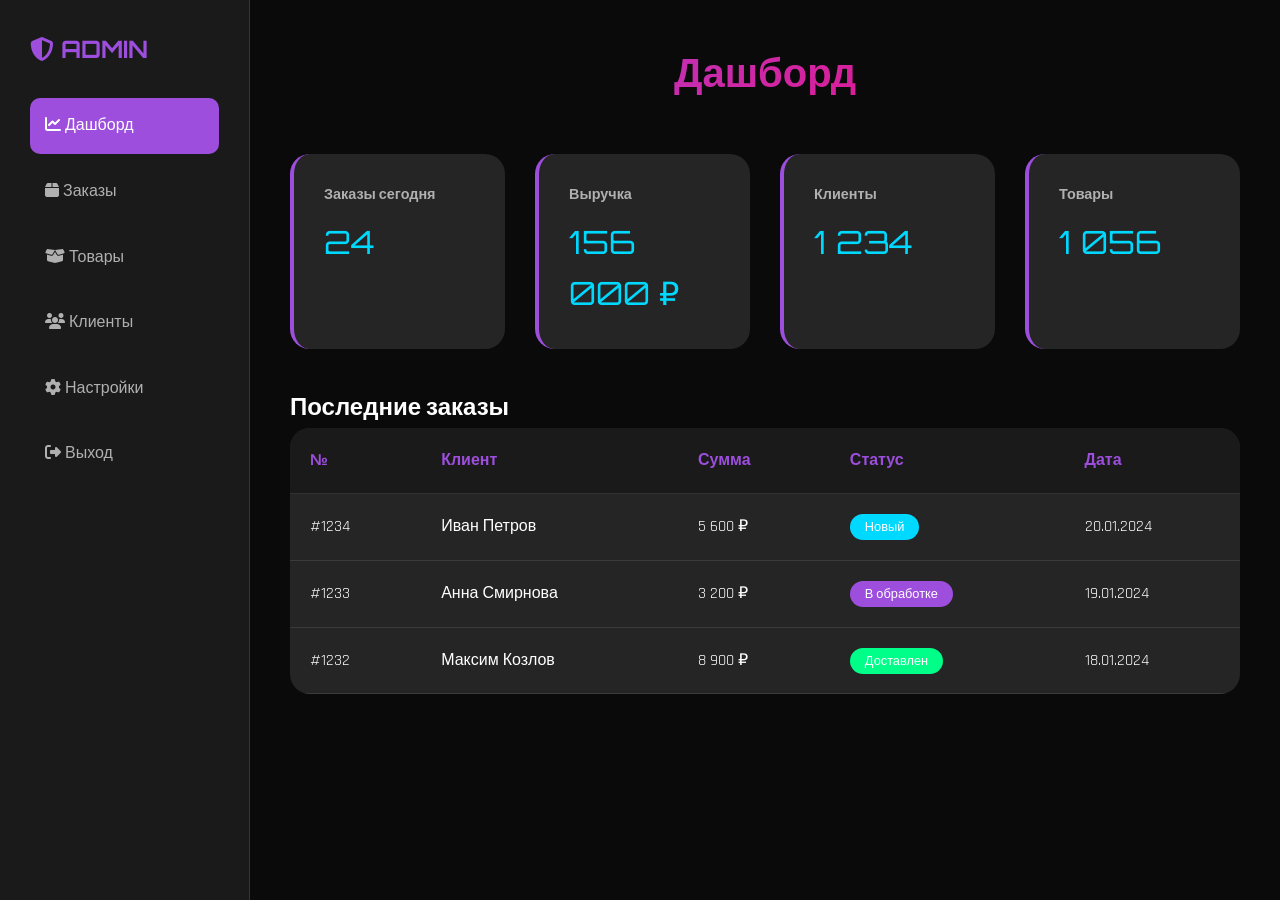
==== admin.html @ a19fc45a "Add files via upload" ====
<!DOCTYPE html>
<html lang="ru">
<head>
    <meta charset="UTF-8">
    <meta name="viewport" content="width=device-width, initial-scale=1.0">
    <title>Админ-панель | VAPOR STORE</title>
    <link href="https://fonts.googleapis.com/css2?family=Orbitron:wght@400;700;900&family=Rajdhani:wght@300;400;500;600;700&display=swap" rel="stylesheet">
    <link rel="stylesheet" href="https://cdnjs.cloudflare.com/ajax/libs/font-awesome/6.4.0/css/all.min.css">
    <link rel="stylesheet" href="css/style.css">
    <style>
        .admin-layout { display: grid; grid-template-columns: 250px 1fr; min-height: 100vh; }
        .admin-sidebar { background: var(--bg-secondary); padding: 30px; border-right: 1px solid rgba(157, 78, 221, 0.3); }
        .admin-sidebar h2 { font-family: 'Orbitron'; margin-bottom: 30px; color: var(--accent-purple); }
        .admin-menu a { display: block; padding: 15px; color: var(--text-secondary); border-radius: 10px; margin-bottom: 10px; }
        .admin-menu a:hover, .admin-menu a.active { background: var(--accent-purple); color: white; }
        .admin-content { padding: 40px; }
        .stats-grid { display: grid; grid-template-columns: repeat(auto-fit, minmax(200px, 1fr)); gap: 30px; margin-bottom: 40px; }
        .stat-card { background: var(--bg-card); padding: 30px; border-radius: 20px; border-left: 4px solid var(--accent-purple); }
        .stat-card h3 { color: var(--text-secondary); font-size: 0.9rem; margin-bottom: 10px; }
        .stat-card .value { font-family: 'Orbitron'; font-size: 2rem; color: var(--accent-blue); }
        .orders-table { width: 100%; border-collapse: collapse; background: var(--bg-card); border-radius: 20px; overflow: hidden; }
        .orders-table th, .orders-table td { padding: 20px; text-align: left; border-bottom: 1px solid rgba(255,255,255,0.1); }
        .orders-table th { background: var(--bg-secondary); color: var(--accent-purple); }
        .status { padding: 5px 15px; border-radius: 20px; font-size: 0.8rem; }
        .status-new { background: var(--accent-blue); }
        .status-processing { background: var(--accent-purple); }
        .status-delivered { background: var(--accent-green); }
    </style>
</head>
<body>
    <div class="admin-layout">
        <aside class="admin-sidebar">
            <h2><i class="fas fa-shield-alt"></i> ADMIN</h2>
            <nav class="admin-menu">
                <a href="#" class="active"><i class="fas fa-chart-line"></i> Дашборд</a>
                <a href="#"><i class="fas fa-box"></i> Заказы</a>
                <a href="#"><i class="fas fa-box-open"></i> Товары</a>
                <a href="#"><i class="fas fa-users"></i> Клиенты</a>
                <a href="#"><i class="fas fa-cog"></i> Настройки</a>
                <a href="index.html"><i class="fas fa-sign-out-alt"></i> Выход</a>
            </nav>
        </aside>
        
        <main class="admin-content">
            <h1 class="section-title">Дашборд</h1>
            
            <div class="stats-grid">
                <div class="stat-card">
                    <h3>Заказы сегодня</h3>
                    <div class="value">24</div>
                </div>
                <div class="stat-card">
                    <h3>Выручка</h3>
                    <div class="value">156 000 ₽</div>
                </div>
                <div class="stat-card">
                    <h3>Клиенты</h3>
                    <div class="value">1 234</div>
                </div>
                <div class="stat-card">
                    <h3>Товары</h3>
                    <div class="value">1 056</div>
                </div>
            </div>
            
            <h2>Последние заказы</h2>
            <table class="orders-table">
                <thead>
                    <tr>
                        <th>№</th>
                        <th>Клиент</th>
                        <th>Сумма</th>
                        <th>Статус</th>
                        <th>Дата</th>
                    </tr>
                </thead>
                <tbody>
                    <tr>
                        <td>#1234</td>
                        <td>Иван Петров</td>
                        <td>5 600 ₽</td>
                        <td><span class="status status-new">Новый</span></td>
                        <td>20.01.2024</td>
                    </tr>
                    <tr>
                        <td>#1233</td>
                        <td>Анна Смирнова</td>
                        <td>3 200 ₽</td>
                        <td><span class="status status-processing">В обработке</span></td>
                        <td>19.01.2024</td>
                    </tr>
                    <tr>
                        <td>#1232</td>
                        <td>Максим Козлов</td>
                        <td>8 900 ₽</td>
                        <td><span class="status status-delivered">Доставлен</span></td>
                        <td>18.01.2024</td>
                    </tr>
                </tbody>
            </table>
        </main>
    </div>
</body>
</html>
---- css/style.css ----
/* ========== БАЗОВЫЕ НАСТРОЙКИ ========== */
:root {
    --bg-primary: #0a0a0a;
    --bg-secondary: #1a1a1a;
    --bg-card: #252525;
    --text-primary: #ffffff;
    --text-secondary: #b0b0b0;
    --accent-purple: #9d4edd;
    --accent-blue: #00d9ff;
    --accent-pink: #ff006e;
    --accent-green: #00ff88;
    --gradient-main: linear-gradient(135deg, #9d4edd 0%, #ff006e 100%);
    --glow-purple: 0 0 20px rgba(157, 78, 221, 0.5);
    --glow-blue: 0 0 20px rgba(0, 217, 255, 0.5);
    --shadow: 0 10px 40px rgba(0, 0, 0, 0.5);
}

* {
    margin: 0;
    padding: 0;
    box-sizing: border-box;
}

body {
    font-family: 'Rajdhani', sans-serif;
    background: var(--bg-primary);
    color: var(--text-primary);
    line-height: 1.6;
    overflow-x: hidden;
}

.container {
    max-width: 1400px;
    margin: 0 auto;
    padding: 0 20px;
}

a {
    text-decoration: none;
    color: inherit;
    transition: all 0.3s ease;
}

/* ========== 🔞 ПРОВЕРКА ВОЗРАСТА ========== */
.age-verification {
    position: fixed;
    top: 0;
    left: 0;
    width: 100%;
    height: 100%;
    background: rgba(0, 0, 0, 0.95);
    display: flex;
    align-items: center;
    justify-content: center;
    z-index: 10000;
    backdrop-filter: blur(10px);
}

.age-verification.hidden {
    display: none;
}

.age-modal {
    background: var(--bg-secondary);
    padding: 50px;
    border-radius: 20px;
    text-align: center;
    max-width: 500px;
    border: 2px solid var(--accent-purple);
    box-shadow: var(--glow-purple);
    animation: fadeIn 0.5s ease;
}

.age-icon {
    font-size: 80px;
    margin-bottom: 20px;
}

.age-modal h1 {
    font-family: 'Orbitron', sans-serif;
    font-size: 2rem;
    margin-bottom: 20px;
    background: var(--gradient-main);
    -webkit-background-clip: text;
    -webkit-text-fill-color: transparent;
}

.age-modal p {
    color: var(--text-secondary);
    margin-bottom: 30px;
    font-size: 1.1rem;
}

.age-buttons {
    display: flex;
    gap: 20px;
    justify-content: center;
    margin-bottom: 20px;
}

.btn-age-yes,
.btn-age-no {
    padding: 15px 40px;
    border: none;
    border-radius: 50px;
    font-size: 1.1rem;
    font-weight: 600;
    cursor: pointer;
    transition: all 0.3s ease;
    font-family: 'Rajdhani', sans-serif;
}

.btn-age-yes {
    background: var(--gradient-main);
    color: white;
}

.btn-age-yes:hover {
    transform: translateY(-3px);
    box-shadow: var(--glow-purple);
}

.btn-age-no {
    background: var(--bg-card);
    color: var(--text-secondary);
    border: 2px solid var(--text-secondary);
}

.btn-age-no:hover {
    border-color: var(--accent-pink);
    color: var(--accent-pink);
}

.age-warning {
    color: var(--accent-pink);
    font-size: 0.9rem;
    margin-top: 20px;
}

/* ========== НАВИГАЦИЯ ========== */
.navbar {
    position: fixed;
    top: 0;
    left: 0;
    width: 100%;
    background: rgba(10, 10, 10, 0.95);
    backdrop-filter: blur(10px);
    z-index: 1000;
    border-bottom: 1px solid rgba(157, 78, 221, 0.3);
}

.nav-container {
    display: flex;
    align-items: center;
    justify-content: space-between;
    padding: 15px 20px;
    max-width: 1400px;
    margin: 0 auto;
}

.logo {
    display: flex;
    align-items: center;
    gap: 10px;
    font-family: 'Orbitron', sans-serif;
    font-size: 1.5rem;
    font-weight: 900;
}

.logo i {
    color: var(--accent-purple);
    font-size: 2rem;
}

.logo-accent {
    color: var(--accent-blue);
}

.nav-menu {
    display: flex;
    list-style: none;
    gap: 30px;
}

.nav-menu a {
    font-weight: 500;
    position: relative;
    padding: 5px 0;
}

.nav-menu a::after {
    content: '';
    position: absolute;
    bottom: 0;
    left: 0;
    width: 0;
    height: 2px;
    background: var(--gradient-main);
    transition: width 0.3s ease;
}

.nav-menu a:hover::after,
.nav-menu a.active::after {
    width: 100%;
}

.nav-icons {
    display: flex;
    align-items: center;
    gap: 20px;
}

.nav-icons a,
.nav-icons div {
    color: var(--text-primary);
    font-size: 1.3rem;
    cursor: pointer;
    position: relative;
}

.cart-count {
    position: absolute;
    top: -8px;
    right: -8px;
    background: var(--accent-pink);
    color: white;
    font-size: 0.7rem;
    padding: 2px 6px;
    border-radius: 50%;
    font-weight: 700;
}

.menu-toggle {
    display: none;
}

/* ========== ПОИСК ========== */
.search-bar {
    position: fixed;
    top: 80px;
    left: 0;
    width: 100%;
    background: var(--bg-secondary);
    padding: 20px;
    display: none;
    z-index: 999;
    border-bottom: 1px solid var(--accent-purple);
}

.search-bar.active {
    display: flex;
    gap: 10px;
    animation: slideDown 0.3s ease;
}

.search-bar input {
    flex: 1;
    padding: 15px 20px;
    background: var(--bg-card);
    border: 2px solid var(--accent-purple);
    border-radius: 50px;
    color: var(--text-primary);
    font-size: 1rem;
    font-family: 'Rajdhani', sans-serif;
}

.search-bar input:focus {
    outline: none;
    box-shadow: var(--glow-purple);
}

.search-bar button {
    padding: 15px 25px;
    background: var(--accent-pink);
    border: none;
    border-radius: 50px;
    color: white;
    cursor: pointer;
    font-size: 1.2rem;
    transition: all 0.3s ease;
}

.search-bar button:hover {
    transform: scale(1.1);
}

/* ========== HERO СЕКЦИЯ ========== */
.hero {
    min-height: 100vh;
    display: flex;
    align-items: center;
    justify-content: space-between;
    padding: 120px 5% 50px;
    background: radial-gradient(ellipse at center, #1a0a2e 0%, #0a0a0a 100%);
    position: relative;
    overflow: hidden;
}

.hero-content {
    flex: 1;
    max-width: 600px;
    z-index: 2;
}

.hero-title {
    font-family: 'Orbitron', sans-serif;
    font-size: 3.5rem;
    line-height: 1.2;
    margin-bottom: 20px;
}

.hero-title .glow {
    background: var(--gradient-main);
    -webkit-background-clip: text;
    -webkit-text-fill-color: transparent;
    text-shadow: var(--glow-purple);
}

.hero-subtitle {
    font-size: 1.3rem;
    color: var(--text-secondary);
    margin-bottom: 30px;
}

.hero-buttons {
    display: flex;
    gap: 20px;
    margin-bottom: 50px;
}

.btn {
    padding: 15px 35px;
    border-radius: 50px;
    font-weight: 600;
    font-size: 1.1rem;
    cursor: pointer;
    transition: all 0.3s ease;
    display: inline-flex;
    align-items: center;
    gap: 10px;
    border: none;
    font-family: 'Rajdhani', sans-serif;
}

.btn-primary {
    background: var(--gradient-main);
    color: white;
}

.btn-primary:hover {
    transform: translateY(-3px);
    box-shadow: var(--glow-purple);
}

.btn-secondary {
    background: transparent;
    color: var(--text-primary);
    border: 2px solid var(--accent-purple);
}

.btn-secondary:hover {
    background: var(--accent-purple);
    box-shadow: var(--glow-purple);
}

.hero-stats {
    display: flex;
    gap: 40px;
}

.stat {
    text-align: center;
}

.stat-number {
    display: block;
    font-family: 'Orbitron', sans-serif;
    font-size: 2rem;
    font-weight: 700;
    color: var(--accent-blue);
}

.stat-label {
    color: var(--text-secondary);
    font-size: 0.9rem;
}

.hero-image {
    flex: 1;
    display: flex;
    justify-content: center;
    align-items: center;
    position: relative;
}

.vape-cloud {
    position: absolute;
    width: 300px;
    height: 300px;
    background: radial-gradient(circle, rgba(157, 78, 221, 0.3) 0%, transparent 70%);
    border-radius: 50%;
    animation: float 6s ease-in-out infinite;
}

.vape-cloud:nth-child(1) { animation-delay: 0s; }
.vape-cloud:nth-child(2) { animation-delay: 2s; }
.vape-cloud:nth-child(3) { animation-delay: 4s; }

/* ========== СЕКЦИИ ========== */
.section {
    padding: 80px 0;
}

.section-title {
    font-family: 'Orbitron', sans-serif;
    font-size: 2.5rem;
    text-align: center;
    margin-bottom: 50px;
    background: var(--gradient-main);
    -webkit-background-clip: text;
    -webkit-text-fill-color: transparent;
}

.section-header {
    display: flex;
    justify-content: space-between;
    align-items: center;
    margin-bottom: 40px;
}

.view-all {
    color: var(--accent-blue);
    font-weight: 600;
}

.view-all:hover {
    color: var(--accent-purple);
}

/* ========== КАТЕГОРИИ ========== */
.categories-grid {
    display: grid;
    grid-template-columns: repeat(auto-fit, minmax(250px, 1fr));
    gap: 30px;
}

.category-card {
    background: var(--bg-card);
    padding: 40px 30px;
    border-radius: 20px;
    text-align: center;
    border: 2px solid transparent;
    transition: all 0.3s ease;
}

.category-card:hover {
    border-color: var(--accent-purple);
    transform: translateY(-10px);
    box-shadow: var(--glow-purple);
}

.category-icon {
    font-size: 4rem;
    margin-bottom: 20px;
}

.category-card h3 {
    font-family: 'Orbitron', sans-serif;
    font-size: 1.5rem;
    margin-bottom: 10px;
}

.category-card p {
    color: var(--text-secondary);
}

/* ========== ТОВАРЫ ========== */
.products-grid {
    display: grid;
    grid-template-columns: repeat(auto-fill, minmax(280px, 1fr));
    gap: 30px;
}

.product-card {
    background: var(--bg-card);
    border-radius: 20px;
    overflow: hidden;
    border: 2px solid transparent;
    transition: all 0.3s ease;
    position: relative;
}

.product-card:hover {
    border-color: var(--accent-purple);
    transform: translateY(-5px);
    box-shadow: var(--glow-purple);
}

.product-badge {
    position: absolute;
    top: 15px;
    left: 15px;
    background: var(--accent-pink);
    color: white;
    padding: 5px 15px;
    border-radius: 20px;
    font-size: 0.8rem;
    font-weight: 700;
}

.product-image {
    width: 100%;
    height: 250px;
    object-fit: cover;
    background: var(--bg-secondary);
}

.product-info {
    padding: 20px;
}

.product-brand {
    color: var(--accent-blue);
    font-size: 0.9rem;
    margin-bottom: 5px;
}

.product-title {
    font-family: 'Orbitron', sans-serif;
    font-size: 1.2rem;
    margin-bottom: 10px;
}

.product-rating {
    color: #ffd700;
    margin-bottom: 10px;
}

.product-price {
    display: flex;
    align-items: center;
    gap: 10px;
    margin-bottom: 15px;
}

.price-current {
    font-size: 1.5rem;
    font-weight: 700;
    color: var(--accent-green);
}

.price-old {
    color: var(--text-secondary);
    text-decoration: line-through;
}

.product-actions {
    display: flex;
    gap: 10px;
}

.btn-add-cart {
    flex: 1;
    padding: 12px;
    background: var(--gradient-main);
    border: none;
    border-radius: 10px;
    color: white;
    font-weight: 600;
    cursor: pointer;
    transition: all 0.3s ease;
}

.btn-add-cart:hover {
    box-shadow: var(--glow-purple);
}

.btn-wishlist {
    padding: 12px 15px;
    background: var(--bg-secondary);
    border: 2px solid var(--accent-purple);
    border-radius: 10px;
    color: var(--accent-purple);
    cursor: pointer;
    transition: all 0.3s ease;
}

.btn-wishlist:hover {
    background: var(--accent-purple);
    color: white;
}

/* ========== АКЦИИ ========== */
.promo-banner {
    background: var(--gradient-main);
    border-radius: 30px;
    padding: 60px;
    text-align: center;
    position: relative;
    overflow: hidden;
}

.promo-badge {
    position: absolute;
    top: 30px;
    right: 30px;
    background: white;
    color: var(--accent-pink);
    padding: 10px 25px;
    border-radius: 50px;
    font-weight: 700;
    font-size: 1.5rem;
}

.promo-content h2 {
    font-family: 'Orbitron', sans-serif;
    font-size: 3rem;
    margin-bottom: 20px;
}

.promo-content p {
    font-size: 1.3rem;
    margin-bottom: 30px;
}

.promo-timer {
    display: flex;
    justify-content: center;
    gap: 30px;
    margin-bottom: 30px;
}

.timer-item {
    text-align: center;
}

.timer-item span {
    display: block;
    font-family: 'Orbitron', sans-serif;
    font-size: 2.5rem;
    font-weight: 700;
    background: white;
    color: var(--accent-pink);
    padding: 15px 25px;
    border-radius: 15px;
    margin-bottom: 5px;
}

/* ========== ПРЕИМУЩЕСТВА ========== */
.features-grid {
    display: grid;
    grid-template-columns: repeat(auto-fit, minmax(250px, 1fr));
    gap: 30px;
}

.feature-card {
    background: var(--bg-card);
    padding: 40px 30px;
    border-radius: 20px;
    text-align: center;
    border: 2px solid transparent;
    transition: all 0.3s ease;
}

.feature-card:hover {
    border-color: var(--accent-blue);
    box-shadow: var(--glow-blue);
}

.feature-icon {
    font-size: 4rem;
    margin-bottom: 20px;
}

.feature-card h3 {
    font-family: 'Orbitron', sans-serif;
    font-size: 1.3rem;
    margin-bottom: 10px;
}

.feature-card p {
    color: var(--text-secondary);
}

/* ========== FOOTER ========== */
.footer {
    background: var(--bg-secondary);
    padding: 60px 0 30px;
    border-top: 1px solid rgba(157, 78, 221, 0.3);
}

.footer-grid {
    display: grid;
    grid-template-columns: repeat(auto-fit, minmax(200px, 1fr));
    gap: 40px;
    margin-bottom: 40px;
}

.footer-col h3,
.footer-col h4 {
    font-family: 'Orbitron', sans-serif;
    margin-bottom: 20px;
}

.footer-col h3 {
    font-size: 1.5rem;
    background: var(--gradient-main);
    -webkit-background-clip: text;
    -webkit-text-fill-color: transparent;
}

.footer-col ul {
    list-style: none;
}

.footer-col ul li {
    margin-bottom: 10px;
}

.footer-col ul li a {
    color: var(--text-secondary);
}

.footer-col ul li a:hover {
    color: var(--accent-purple);
}

.social-links {
    display: flex;
    gap: 15px;
    margin-top: 20px;
}

.social-links a {
    width: 45px;
    height: 45px;
    background: var(--bg-card);
    border-radius: 50%;
    display: flex;
    align-items: center;
    justify-content: center;
    font-size: 1.3rem;
    transition: all 0.3s ease;
}

.social-links a:hover {
    background: var(--accent-purple);
    transform: translateY(-5px);
}

.footer-bottom {
    text-align: center;
    padding-top: 30px;
    border-top: 1px solid rgba(255, 255, 255, 0.1);
    color: var(--text-secondary);
}

/* ========== КОЛЕСО ФОРТУНЫ ========== */
.fortune-wheel {
    position: fixed;
    top: 0;
    left: 0;
    width: 100%;
    height: 100%;
    background: rgba(0, 0, 0, 0.9);
    display: none;
    align-items: center;
    justify-content: center;
    z-index: 9999;
}

.fortune-wheel.active {
    display: flex;
}

.wheel-modal {
    background: var(--bg-secondary);
    padding: 40px;
    border-radius: 30px;
    text-align: center;
    border: 2px solid var(--accent-purple);
    position: relative;
    max-width: 500px;
}

.wheel-close {
    position: absolute;
    top: 15px;
    right: 20px;
    font-size: 2rem;
    background: none;
    border: none;
    color: var(--text-secondary);
    cursor: pointer;
}

.wheel-container {
    margin: 30px 0;
}

/* ========== УВЕДОМЛЕНИЯ ========== */
.toast-container {
    position: fixed;
    bottom: 30px;
    right: 30px;
    z-index: 10000;
}

.toast {
    background: var(--bg-card);
    padding: 20px 30px;
    border-radius: 15px;
    margin-top: 10px;
    display: flex;
    align-items: center;
    gap: 15px;
    border-left: 4px solid var(--accent-green);
    animation: slideIn 0.3s ease;
    box-shadow: var(--shadow);
}

.toast.error {
    border-left-color: var(--accent-pink);
}

/* ========== АНИМАЦИИ ========== */
@keyframes fadeIn {
    from { opacity: 0; }
    to { opacity: 1; }
}

@keyframes slideDown {
    from { transform: translateY(-20px); opacity: 0; }
    to { transform: translateY(0); opacity: 1; }
}

@keyframes slideIn {
    from { transform: translateX(100%); opacity: 0; }
    to { transform: translateX(0); opacity: 1; }
}

@keyframes float {
    0%, 100% { transform: translateY(0) scale(1); }
    50% { transform: translateY(-20px) scale(1.1); }
}

/* ========== АДАПТИВНОСТЬ ========== */
@media (max-width: 768px) {
    .nav-menu {
        position: fixed;
        top: 80px;
        left: -100%;
        width: 100%;
        height: calc(100vh - 80px);
        background: var(--bg-secondary);
        flex-direction: column;
        align-items: center;
        justify-content: center;
        transition: left 0.3s ease;
    }
    
    .nav-menu.active {
        left: 0;
    }
    
    .menu-toggle {
        display: block;
    }
    
    .hero {
        flex-direction: column;
        text-align: center;
        padding-top: 150px;
    }
    
    .hero-title {
        font-size: 2.5rem;
    }
    
    .hero-buttons {
        justify-content: center;
    }
    
    .hero-stats {
        justify-content: center;
    }
    
    .promo-banner {
        padding: 30px;
    }
    
    .promo-content h2 {
        font-size: 2rem;
    }
    
    .promo-timer {
        gap: 15px;
    }
    
    .timer-item span {
        font-size: 1.8rem;
        padding: 10px 15px;
    }
    
    .age-modal {
        padding: 30px 20px;
        margin: 20px;
    }
}
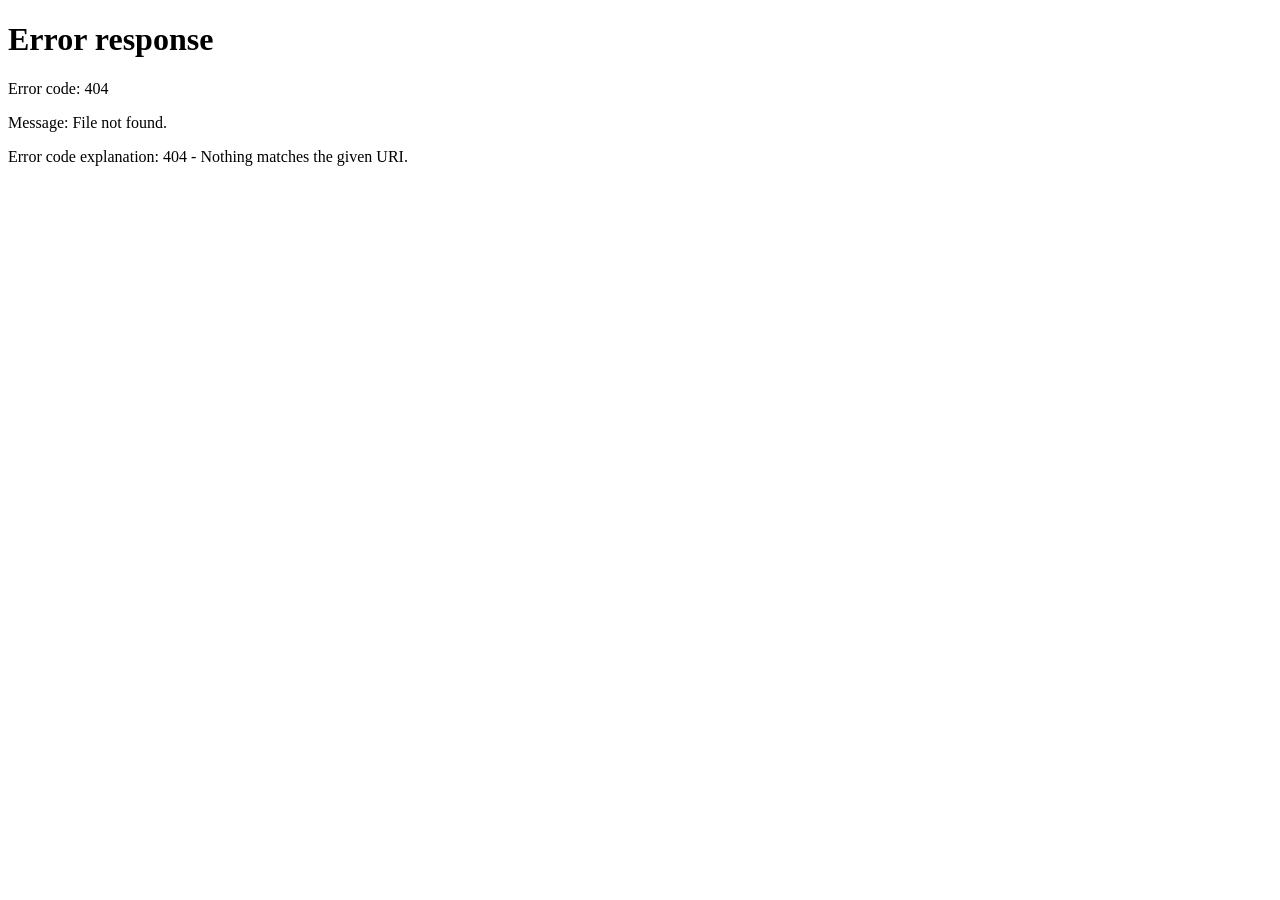
==== commit 82ef08c4: "Update admin.html" ====
--- a/admin.html
+++ b/admin.html
@@ -1,3 +1,4 @@
+<script src="js/admin.js"></script>
 <!DOCTYPE html>
 <html lang="ru">
 <head>
@@ -101,4 +102,4 @@
         </main>
     </div>
 </body>
-</html>+</html>
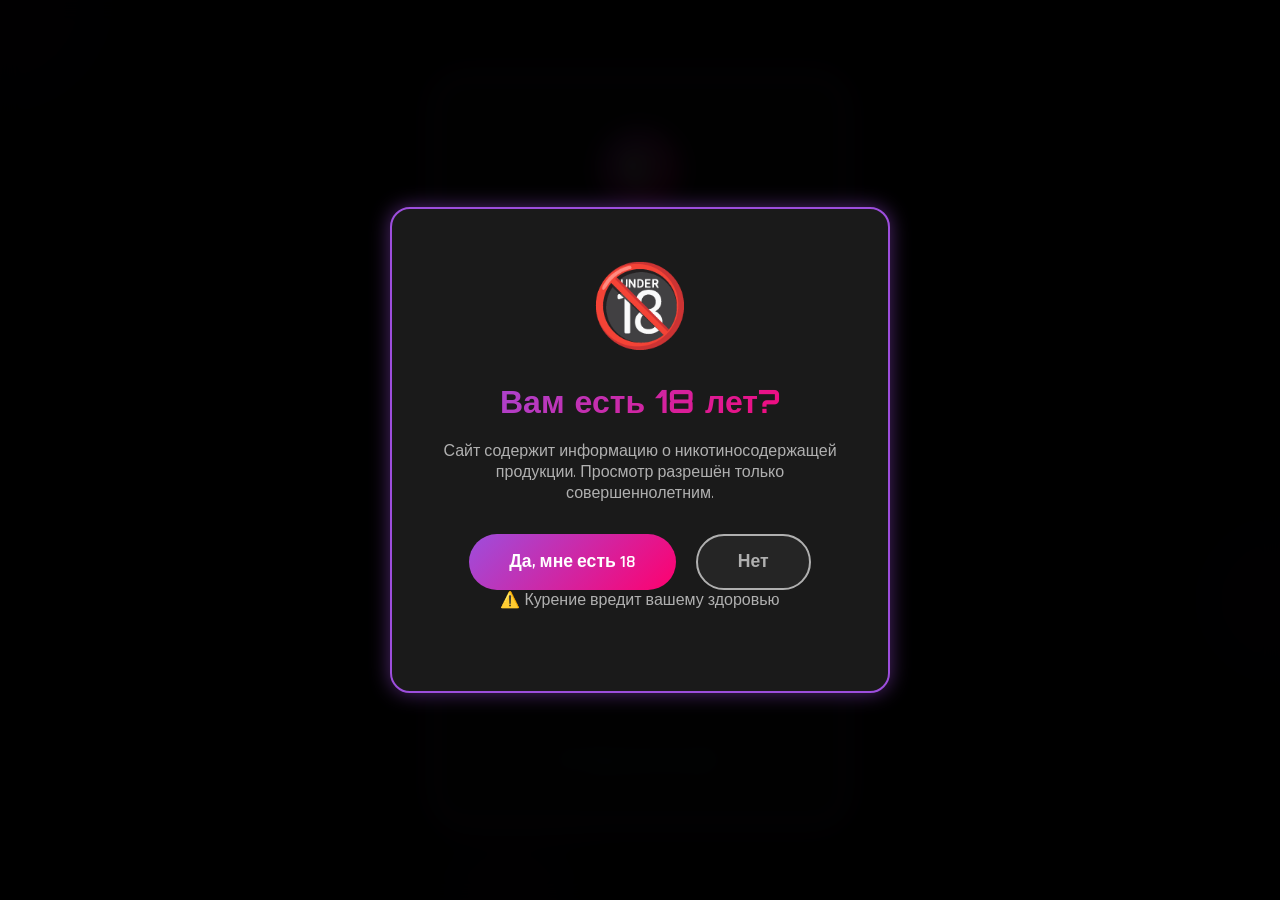
==== commit 2a5ae17c: "Update admin.html" ====
--- a/admin.html
+++ b/admin.html
@@ -1,10 +1,20 @@
+// Проверка авторизации
+if (localStorage.getItem('adminAuth') !== 'true') {
+    window.location.href = 'login.html';
+}
+
+// Кнопка выхода
+function logout() {
+    localStorage.removeItem('adminAuth');
+    window.location.href = 'login.html';
+}
 <script src="js/admin.js"></script>
 <!DOCTYPE html>
 <html lang="ru">
 <head>
     <meta charset="UTF-8">
     <meta name="viewport" content="width=device-width, initial-scale=1.0">
-    <title>Админ-панель | VAPOR STORE</title>
+    <title>Админ-панель | KAMPODIK</title>
     <link href="https://fonts.googleapis.com/css2?family=Orbitron:wght@400;700;900&family=Rajdhani:wght@300;400;500;600;700&display=swap" rel="stylesheet">
     <link rel="stylesheet" href="https://cdnjs.cloudflare.com/ajax/libs/font-awesome/6.4.0/css/all.min.css">
     <link rel="stylesheet" href="css/style.css">
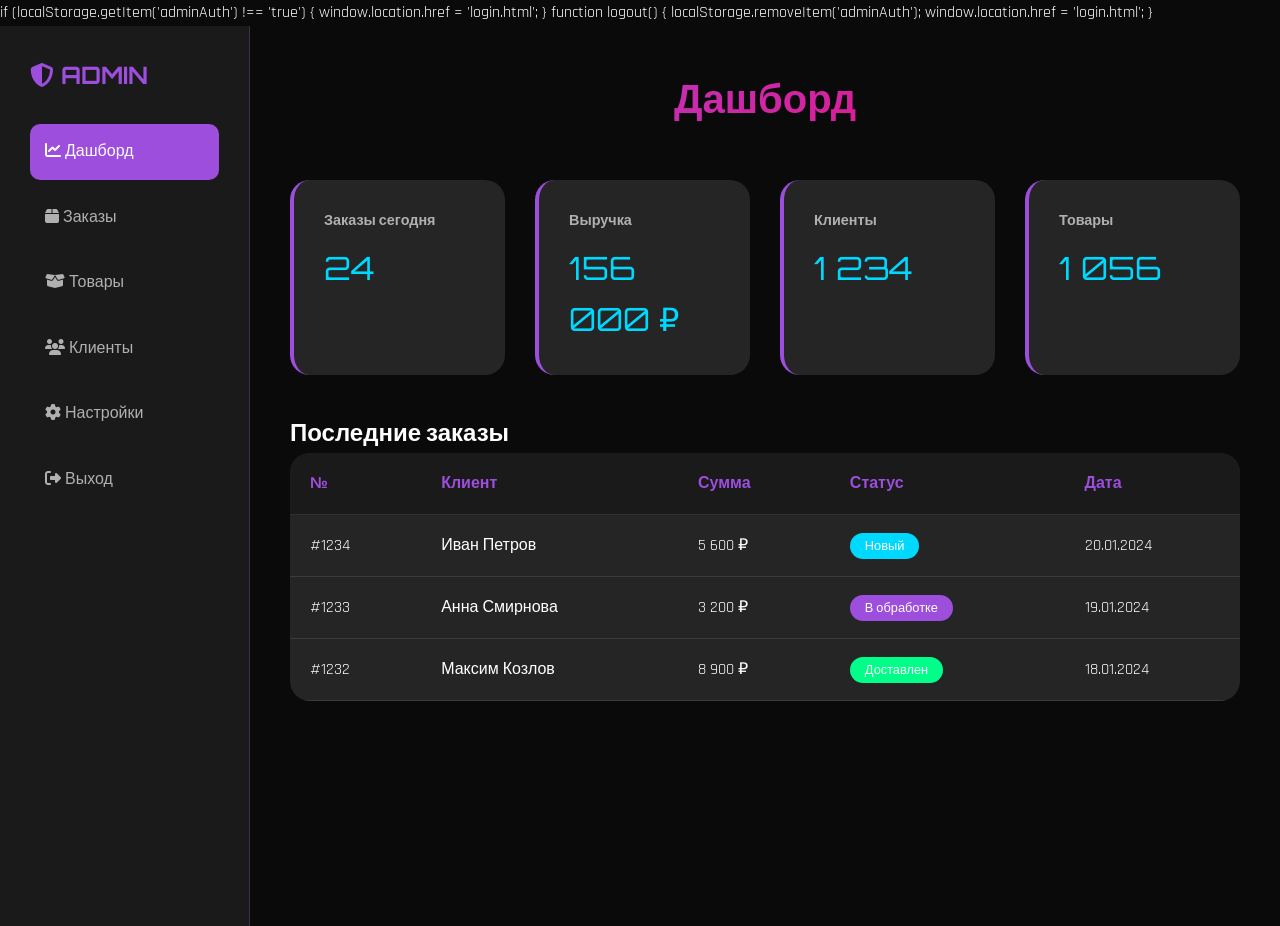
==== commit 2526749d: "Update admin.html" ====
--- a/admin.html
+++ b/admin.html
@@ -1,14 +1,12 @@
-// Проверка авторизации
+<script src="js/admin.js"></script>
 if (localStorage.getItem('adminAuth') !== 'true') {
     window.location.href = 'login.html';
 }
 
-// Кнопка выхода
 function logout() {
     localStorage.removeItem('adminAuth');
     window.location.href = 'login.html';
 }
-<script src="js/admin.js"></script>
 <!DOCTYPE html>
 <html lang="ru">
 <head>
@@ -113,3 +111,264 @@
     </div>
 </body>
 </html>
+<!-- В admin.html добавь эти функции в admin.js -->
+
+<script>
+// ========== ЗАГРУЗКА ЗАКАЗОВ ==========
+function loadOrders() {
+    const ordersTable = document.getElementById('ordersTable');
+    if (!ordersTable) return;
+    
+    const orders = JSON.parse(localStorage.getItem('orders')) || [];
+    
+    if (orders.length === 0) {
+        ordersTable.innerHTML = `
+            <tr>
+                <td colspan="7" style="text-align: center; padding: 60px;">
+                    <i class="fas fa-inbox" style="font-size: 4rem; color: var(--text-secondary); margin-bottom: 20px;"></i>
+                    <h3>Заказов пока нет</h3>
+                    <p>Как только покупатели оформят заказы, они появятся здесь</p>
+                </td>
+            </tr>
+        `;
+        return;
+    }
+    
+    // Сортировка по дате (новые сверху)
+    orders.sort((a, b) => new Date(b.date) - new Date(a.date));
+    
+    ordersTable.innerHTML = orders.map(order => `
+        <tr>
+            <td>#${order.id}</td>
+            <td>
+                <div>${order.userName}</div>
+                <small style="color: var(--text-secondary);">${order.userEmail}</small>
+                <br><small style="color: var(--accent-blue);">${order.userPhone}</small>
+            </td>
+            <td>${order.items.length} тов.</td>
+            <td>${order.total.toLocaleString()} ₽</td>
+            <td>
+                <select onchange="updateOrderStatus(${order.id}, this.value)" 
+                        class="status-select" 
+                        style="padding: 8px 15px; background: var(--bg-card); border: 2px solid var(--accent-purple); border-radius: 10px; color: var(--text-primary);">
+                    <option value="new" ${order.status === 'new' ? 'selected' : ''}>🆕 Новый</option>
+                    <option value="processing" ${order.status === 'processing' ? 'selected' : ''}>⏳ В обработке</option>
+                    <option value="shipped" ${order.status === 'shipped' ? 'selected' : ''}>📦 Отправлен</option>
+                    <option value="delivered" ${order.status === 'delivered' ? 'selected' : ''}>✅ Доставлен</option>
+                    <option value="cancelled" ${order.status === 'cancelled' ? 'selected' : ''}>❌ Отменён</option>
+                </select>
+            </td>
+            <td>${formatDate(order.date)}</td>
+            <td>
+                <button onclick="viewOrder(${order.id})" class="btn-view" 
+                        style="padding: 8px 15px; background: var(--accent-blue); border: none; border-radius: 8px; color: white; cursor: pointer; margin-right: 5px;">
+                    <i class="fas fa-eye"></i>
+                </button>
+                <button onclick="deleteOrder(${order.id})" class="btn-delete" 
+                        style="padding: 8px 15px; background: var(--accent-pink); border: none; border-radius: 8px; color: white; cursor: pointer;">
+                    <i class="fas fa-trash"></i>
+                </button>
+            </td>
+        </tr>
+    `).join('');
+    
+    // Обновление статистики
+    updateDashboardStats(orders);
+}
+
+// ========== ОБНОВЛЕНИЕ СТАТИСТИКИ ==========
+function updateDashboardStats(orders) {
+    const todayOrders = orders.filter(o => isToday(o.date)).length;
+    const totalRevenue = orders.reduce((sum, o) => sum + o.total, 0);
+    const pendingOrders = orders.filter(o => o.status === 'new' || o.status === 'processing').length;
+    
+    document.getElementById('todayOrders') && (document.getElementById('todayOrders').textContent = todayOrders);
+    document.getElementById('totalRevenue') && (document.getElementById('totalRevenue').textContent = totalRevenue.toLocaleString() + ' ₽');
+    document.getElementById('pendingOrders') && (document.getElementById('pendingOrders').textContent = pendingOrders);
+    document.getElementById('totalOrders') && (document.getElementById('totalOrders').textContent = orders.length);
+}
+
+// ========== ПРОСМОТР ЗАКАЗА ==========
+function viewOrder(orderId) {
+    const orders = JSON.parse(localStorage.getItem('orders')) || [];
+    const order = orders.find(o => o.id === orderId);
+    
+    if (!order) return;
+    
+    const itemsList = order.items.map(item => 
+        `• ${item.name} × ${item.quantity} — ${item.price * item.quantity} ₽`
+    ).join('<br>');
+    
+    const modal = document.createElement('div');
+    modal.className = 'modal active';
+    modal.innerHTML = `
+        <div class="modal-content" style="background: var(--bg-secondary); padding: 40px; border-radius: 20px; max-width: 600px; border: 2px solid var(--accent-purple);">
+            <h2 style="font-family: 'Orbitron'; margin-bottom: 20px;">Заказ #${order.id}</h2>
+            <div style="margin-bottom: 20px;">
+                <p><strong>👤 Клиент:</strong> ${order.userName}</p>
+                <p><strong>📧 Email:</strong> ${order.userEmail}</p>
+                <p><strong>📞 Телефон:</strong> ${order.userPhone}</p>
+                <p><strong>📅 Дата:</strong> ${formatDate(order.date)}</p>
+                <p><strong>🚚 Доставка:</strong> ${order.delivery}</p>
+                <p><strong>📍 Адрес:</strong> ${order.address}</p>
+                <p><strong>💳 Оплата:</strong> ${order.payment}</p>
+            </div>
+            <h3 style="margin-bottom: 15px;"> Товары:</h3>
+            <div style="background: var(--bg-card); padding: 20px; border-radius: 10px; margin-bottom: 20px;">
+                ${itemsList}
+            </div>
+            <p style="font-size: 1.5rem; text-align: right; color: var(--accent-green);">
+                <strong>Итого: ${order.total.toLocaleString()} ₽</strong>
+            </p>
+            <div style="margin-top: 30px; text-align: right;">
+                <button onclick="this.closest('.modal').remove()" 
+                        style="padding: 12px 30px; background: var(--accent-purple); border: none; border-radius: 10px; color: white; cursor: pointer; font-weight: 600;">
+                    Закрыть
+                </button>
+                <a href="https://wa.me/${order.userPhone.replace(/\D/g, '')}" target="_blank" 
+                   style="padding: 12px 30px; background: #25D366; border: none; border-radius: 10px; color: white; cursor: pointer; font-weight: 600; text-decoration: none; margin-left: 10px;">
+                    <i class="fab fa-whatsapp"></i> Написать в WhatsApp
+                </a>
+            </div>
+        </div>
+    `;
+    
+    modal.onclick = (e) => {
+        if (e.target === modal) modal.remove();
+    };
+    
+    document.body.appendChild(modal);
+}
+
+// ========== ОБНОВЛЕНИЕ СТАТУСА ==========
+function updateOrderStatus(orderId, newStatus) {
+    const orders = JSON.parse(localStorage.getItem('orders')) || [];
+    const orderIndex = orders.findIndex(o => o.id === orderId);
+    
+    if (orderIndex === -1) return;
+    
+    orders[orderIndex].status = newStatus;
+    localStorage.setItem('orders', JSON.stringify(orders));
+    
+    // Уведомление пользователю
+    notifyUser(orders[orderIndex]);
+    
+    showToast(`Статус заказа #${orderId} обновлён`, 'success');
+    loadOrders();
+}
+
+// ========== УВЕДОМЛЕНИЕ ПОЛЬЗОВАТЕЛЮ ==========
+function notifyUser(order) {
+    // В реальном проекте здесь будет отправка email/SMS
+    const statusMessages = {
+        'new': 'Ваш заказ принят в обработку',
+        'processing': 'Ваш заказ обрабатывается',
+        'shipped': 'Ваш заказ отправлен',
+        'delivered': 'Ваш заказ доставлен',
+        'cancelled': 'Ваш заказ отменён'
+    };
+    
+    console.log(`Уведомление для ${order.userEmail}: ${statusMessages[order.status]}`);
+}
+
+// ========== УДАЛЕНИЕ ЗАКАЗА ==========
+function deleteOrder(orderId) {
+    if (confirm('Удалить заказ #' + orderId + '?')) {
+        const orders = JSON.parse(localStorage.getItem('orders')) || [];
+        const newOrders = orders.filter(o => o.id !== orderId);
+        localStorage.setItem('orders', JSON.stringify(newOrders));
+        showToast('Заказ удалён', 'error');
+        loadOrders();
+    }
+}
+
+// ========== УВЕДОМЛЕНИЯ АДМИНУ ==========
+function loadAdminNotifications() {
+    const notifications = JSON.parse(localStorage.getItem('adminNotifications')) || [];
+    const unreadCount = notifications.filter(n => !n.read).length;
+    
+    const notificationIcon = document.getElementById('notificationIcon');
+    if (notificationIcon && unreadCount > 0) {
+        notificationIcon.innerHTML = `
+            <i class="fas fa-bell"></i>
+            <span class="notification-badge">${unreadCount}</span>
+        `;
+    }
+}
+
+function showNotifications() {
+    const notifications = JSON.parse(localStorage.getItem('adminNotifications')) || [];
+    
+    if (notifications.length === 0) {
+        showToast('Нет новых уведомлений', 'success');
+        return;
+    }
+    
+    const list = notifications.map(n => `
+        <div style="padding: 15px; border-bottom: 1px solid rgba(255,255,255,0.1);">
+            <p>${n.message}</p>
+            <small style="color: var(--text-secondary);">${formatDate(n.date)}</small>
+        </div>
+    `).join('');
+    
+    alert('🔔 Уведомления:\n\n' + list);
+    
+    // Помечаем как прочитанные
+    notifications.forEach(n => n.read = true);
+    localStorage.setItem('adminNotifications', JSON.stringify(notifications));
+    loadAdminNotifications();
+}
+
+// ========== ЭКСПОРТ ЗАКАЗОВ ==========
+function exportOrders() {
+    const orders = JSON.parse(localStorage.getItem('orders')) || [];
+    const data = JSON.stringify(orders, null, 2);
+    const blob = new Blob([data], { type: 'application/json' });
+    const url = URL.createObjectURL(blob);
+    const a = document.createElement('a');
+    a.href = url;
+    a.download = `orders_${new Date().toISOString().split('T')[0]}.json`;
+    a.click();
+    showToast('Заказы экспортированы', 'success');
+}
+
+// ========== УТИЛИТЫ ==========
+function isToday(dateString) {
+    const date = new Date(dateString);
+    const today = new Date();
+    return date.getDate() === today.getDate() &&
+           date.getMonth() === today.getMonth() &&
+           date.getFullYear() === today.getFullYear();
+}
+
+function formatDate(dateString) {
+    const date = new Date(dateString);
+    return date.toLocaleDateString('ru-RU', {
+        day: '2-digit',
+        month: '2-digit',
+        year: 'numeric',
+        hour: '2-digit',
+        minute: '2-digit'
+    });
+}
+
+function showToast(message, type = 'success') {
+    let container = document.getElementById('toastContainer');
+    if (!container) {
+        container = document.createElement('div');
+        container.id = 'toastContainer';
+        container.className = 'toast-container';
+        document.body.appendChild(container);
+    }
+    
+    const toast = document.createElement('div');
+    toast.className = `toast ${type}`;
+    toast.innerHTML = `
+        <i class="fas fa-${type === 'success' ? 'check-circle' : 'exclamation-circle'}"></i>
+        <span>${message}</span>
+    `;
+    container.appendChild(toast);
+    
+    setTimeout(() => toast.remove(), 3000);
+}
+</script>
--- a/css/style.css
+++ b/css/style.css
@@ -906,4 +906,114 @@
         padding: 30px 20px;
         margin: 20px;
     }
-}+}
+/* ========== МЕНЮ ПОЛЬЗОВАТЕЛЯ ========== */
+.user-menu {
+    position: relative;
+}
+
+.btn-login-nav {
+    display: flex;
+    align-items: center;
+    gap: 8px;
+    padding: 10px 20px;
+    background: var(--gradient-main);
+    color: white;
+    border-radius: 25px;
+    font-weight: 600;
+    transition: all 0.3s ease;
+}
+
+.btn-login-nav:hover {
+    transform: translateY(-2px);
+    box-shadow: var(--glow-purple);
+}
+
+.user-dropdown {
+    position: relative;
+}
+
+.user-btn {
+    display: flex;
+    align-items: center;
+    gap: 8px;
+    padding: 10px 20px;
+    background: var(--bg-card);
+    border: 2px solid var(--accent-purple);
+    border-radius: 25px;
+    color: var(--text-primary);
+    cursor: pointer;
+    font-family: 'Rajdhani', sans-serif;
+    font-weight: 600;
+    font-size: 1rem;
+    transition: all 0.3s ease;
+}
+
+.user-btn:hover {
+    border-color: var(--accent-blue);
+    box-shadow: var(--glow-purple);
+}
+
+.dropdown-menu {
+    position: absolute;
+    top: 100%;
+    right: 0;
+    margin-top: 10px;
+    background: var(--bg-secondary);
+    border: 2px solid var(--accent-purple);
+    border-radius: 15px;
+    min-width: 200px;
+    display: none;
+    flex-direction: column;
+    overflow: hidden;
+    box-shadow: var(--shadow);
+    z-index: 1000;
+}
+
+.dropdown-menu.active {
+    display: flex;
+}
+
+.dropdown-menu a {
+    padding: 15px 20px;
+    color: var(--text-primary);
+    text-decoration: none;
+    transition: all 0.3s ease;
+    display: flex;
+    align-items: center;
+    gap: 10px;
+}
+
+.dropdown-menu a:hover {
+    background: var(--accent-purple);
+}
+
+/* ========== ТОСТ УВЕДОМЛЕНИЯ ========== */
+.toast-container {
+    position: fixed;
+    bottom: 30px;
+    right: 30px;
+    z-index: 10000;
+}
+
+.toast {
+    background: var(--bg-card);
+    padding: 20px 30px;
+    border-radius: 15px;
+    margin-top: 10px;
+    display: flex;
+    align-items: center;
+    gap: 15px;
+    border-left: 4px solid var(--accent-green);
+    animation: slideIn 0.3s ease;
+    box-shadow: var(--shadow);
+}
+
+.toast.error {
+    border-left-color: var(--accent-pink);
+}
+
+@keyframes slideIn {
+    from { transform: translateX(100%); opacity: 0; }
+    to { transform: translateX(0); opacity: 1; }
+}
